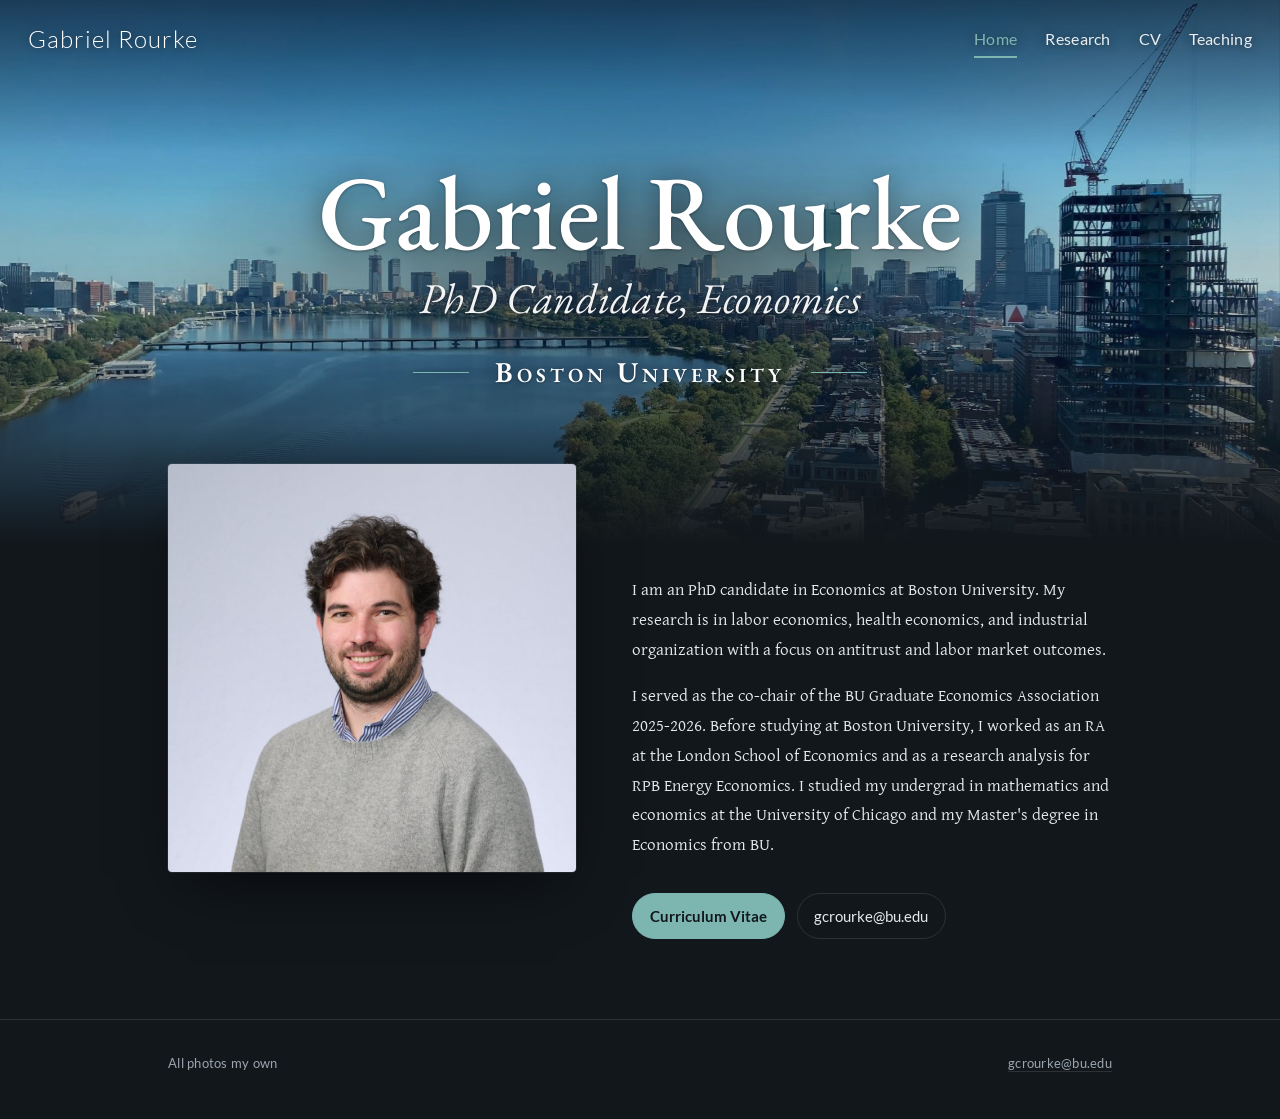
==== index.html @ a24fc6ff "Add ECON 390 course page; restore studio headshot - New econ390.html: course info, syllabus PDF, top" ====
<!DOCTYPE html>
<html lang="en">
<head>
  <meta charset="utf-8">
  <meta name="viewport" content="width=device-width, initial-scale=1">
  <title>Gabriel Rourke — Economics, Boston University</title>
  <meta name="description" content="Gabriel Rourke is a PhD candidate in Economics at Boston University working in labor economics, health economics, and industrial organization.">
  <link rel="canonical" href="https://www.gabrielrourke.com/">
  <link rel="icon" href="assets/favicon.svg" type="image/svg+xml">
  <link rel="preload" href="assets/fonts/gentium-basic-latin-400-normal.woff2" as="font" type="font/woff2" crossorigin>
  <link rel="stylesheet" href="assets/css/style.css">
  <script src="assets/js/site.js" defer></script>
  <meta name="theme-color" content="#12171c">
  <meta property="og:type" content="website">
  <meta property="og:title" content="Gabriel Rourke — Economics, Boston University">
  <meta property="og:description" content="Gabriel Rourke is a PhD candidate in Economics at Boston University working in labor economics, health economics, and industrial organization.">
  <meta property="og:url" content="https://www.gabrielrourke.com/">
  <meta property="og:image" content="https://www.gabrielrourke.com/images/social-preview.jpg">
  <meta property="og:image:width" content="1200">
  <meta property="og:image:height" content="630">
  <meta name="twitter:card" content="summary_large_image">

  <script type="application/ld+json">
  {
    "@context": "https://schema.org",
    "@type": "Person",
    "name": "Gabriel Rourke",
    "url": "https://www.gabrielrourke.com/",
    "image": "https://www.gabrielrourke.com/images/profile.jpg",
    "jobTitle": "PhD Candidate in Economics",
    "affiliation": { "@type": "CollegeOrUniversity", "name": "Boston University" },
    "alumniOf": [
      { "@type": "CollegeOrUniversity", "name": "Boston University" },
      { "@type": "CollegeOrUniversity", "name": "University of Chicago" }
    ],
    "email": "mailto:gcrourke@bu.edu"
  }
  </script>
</head>
<body>
  <a class="skip-link" href="#main">Skip to content</a>

  <header class="site-header">
    <div class="bar">
      <a class="site-name" href="index.html">Gabriel Rourke</a>
      <nav class="site-nav" aria-label="Main">
        <ul>
          <li><a href="index.html" aria-current="page">Home</a></li>
          <li><a href="research.html">Research</a></li>
          <li><a href="cv.html">CV</a></li>
          <li><a href="teaching.html">Teaching</a></li>
        </ul>
      </nav>
    </div>
  </header>

  <!-- Banner photo: to change it, replace images/banner-home.jpg -->
  <div class="banner banner--home">
    <img src="images/banner-home.jpg" srcset="images/banner-home-1200.jpg 1200w, images/banner-home.jpg 2400w" sizes="100vw" alt="" style="object-position: 50% 55%">
    <div class="banner-text">
      <h1>Gabriel Rourke</h1>
      <p class="hero-role">PhD Candidate, Economics</p>
      <p class="hero-place">Boston University</p>
    </div>
  </div>

  <main id="main">
    <div class="wrap intro">
      <!-- To change your photo, replace images/profile.jpg (a square crop works best) -->
      <img class="portrait" src="images/profile.jpg" alt="Gabriel Rourke" width="1000" height="1000">

      <div class="bio">
        <p>I am an PhD candidate in Economics at Boston University. My research is in labor economics, health economics, and industrial organization with a focus on antitrust and labor market outcomes.</p>

        <p>I served as the co-chair of the BU Graduate Economics Association 2025-2026. Before studying at Boston University, I worked as an RA at the London School of Economics and as a research analysis for RPB Energy Economics. I studied my undergrad in mathematics and economics at the University of Chicago and my Master's degree in Economics from BU.</p>

        <ul class="contact-links">
          <li><a class="pill pill--primary" href="cv.html">Curriculum Vitae</a></li>
          <li><a class="pill" href="mailto:gcrourke@bu.edu">gcrourke@bu.edu</a></li>
          <!-- To add more links, copy a line above, e.g.:
          <li><a class="pill" href="https://scholar.google.com/citations?user=YOUR_ID">Google Scholar</a></li>
          -->
        </ul>
      </div>
    </div>
  </main>

  <footer class="site-footer">
    <div class="wrap">
      <p>All photos my own</p>
      <p><a href="mailto:gcrourke@bu.edu">gcrourke@bu.edu</a></p>
    </div>
  </footer>
</body>
</html>
---- assets/css/style.css ----
/* ==========================================================================
   gabrielrourke.com — site styles
   Dark theme built around photo banners: each page opens on a photo with
   the title on top, and the photo fades into the dark page below.
   Garamond for titles, Gentium for text, Lato for the menu and small details.
   Fonts are self-hosted (SIL Open Font License; see assets/fonts/).
   ========================================================================== */

@font-face {
  font-family: "EB Garamond";
  font-style: normal;
  font-weight: 400 800;
  font-display: swap;
  src: url("../fonts/eb-garamond-latin-wght-normal.woff2") format("woff2");
}
@font-face {
  font-family: "EB Garamond";
  font-style: italic;
  font-weight: 400 800;
  font-display: swap;
  src: url("../fonts/eb-garamond-latin-wght-italic.woff2") format("woff2");
}
@font-face {
  font-family: "Gentium Basic";
  font-style: normal;
  font-weight: 400;
  font-display: swap;
  src: url("../fonts/gentium-basic-latin-400-normal.woff2") format("woff2");
}
@font-face {
  font-family: "Gentium Basic";
  font-style: italic;
  font-weight: 400;
  font-display: swap;
  src: url("../fonts/gentium-basic-latin-400-italic.woff2") format("woff2");
}
@font-face {
  font-family: "Gentium Basic";
  font-style: normal;
  font-weight: 700;
  font-display: swap;
  src: url("../fonts/gentium-basic-latin-700-normal.woff2") format("woff2");
}
@font-face {
  font-family: "Lato";
  font-style: normal;
  font-weight: 300;
  font-display: swap;
  src: url("../fonts/lato-latin-300-normal.woff2") format("woff2");
}
@font-face {
  font-family: "Lato";
  font-style: normal;
  font-weight: 400;
  font-display: swap;
  src: url("../fonts/lato-latin-400-normal.woff2") format("woff2");
}
@font-face {
  font-family: "Lato";
  font-style: normal;
  font-weight: 700;
  font-display: swap;
  src: url("../fonts/lato-latin-700-normal.woff2") format("woff2");
}

/* ---------- Colors and fonts (change the site's look here) ---------- */
:root {
  --bg: #12171c;          /* page background: deep slate */
  --bg-raised: #192027;   /* slightly lighter panels */
  --ink: #e6e9ec;         /* main text */
  --ink-strong: #ffffff;  /* titles */
  --muted: #9ba6af;       /* dates, secondary text */
  --rule: rgba(230, 233, 236, 0.12);
  --teal: #7db6b1;        /* accent, from the original site */
  --link: #8fc8c2;        /* links: a touch lighter for reading on dark */

  --garamond: "EB Garamond", Garamond, "Times New Roman", serif;
  --text: "Gentium Basic", Georgia, serif;
  --sans: "Lato", "Helvetica Neue", Arial, sans-serif;

  --ease: cubic-bezier(0.2, 0.7, 0.2, 1);
  color-scheme: dark;
  interpolate-size: allow-keywords; /* lets abstracts open smoothly in newer browsers */
}

/* ---------- Base ---------- */
*, *::before, *::after { box-sizing: border-box; }

html {
  -webkit-text-size-adjust: 100%;
  text-size-adjust: 100%;
  scroll-padding-top: 5rem;
  background: var(--bg);
}

body {
  margin: 0;
  background: var(--bg);
  color: var(--ink);
  font-family: var(--text);
  font-size: 1.0625rem;
  line-height: 1.75;
  -webkit-font-smoothing: antialiased;
  -moz-osx-font-smoothing: grayscale;
}

::selection { background: var(--teal); color: var(--bg); }

img { display: block; max-width: 100%; height: auto; }
p { margin: 0 0 1em; }

a {
  color: var(--link);
  text-decoration: underline;
  text-decoration-thickness: 1px;
  text-decoration-color: rgba(143, 200, 194, 0.4);
  text-underline-offset: 0.2em;
  transition: color 0.2s ease, text-decoration-color 0.2s ease;
}
a:hover { color: var(--ink-strong); text-decoration-color: var(--teal); }

:focus-visible { outline: 2px solid var(--teal); outline-offset: 3px; border-radius: 2px; }

.skip-link {
  position: absolute;
  left: 1rem;
  top: -4rem;
  z-index: 30;
  padding: 0.5rem 0.875rem;
  background: var(--ink);
  color: var(--bg);
  font-family: var(--sans);
  font-size: 0.875rem;
  border-radius: 3px;
}
.skip-link:focus { top: 1rem; }

.wrap {
  max-width: 62rem;
  margin: 0 auto;
  padding: 0 1.5rem;
}

/* ---------- Header: floats on the photo, turns solid when you scroll ---------- */
.site-header {
  position: fixed;
  top: 0;
  left: 0;
  right: 0;
  z-index: 20;
  transition: background-color 0.3s ease, box-shadow 0.3s ease, backdrop-filter 0.3s ease;
}
.site-header.scrolled {
  background: rgba(18, 23, 28, 0.82);
  -webkit-backdrop-filter: blur(12px) saturate(140%);
  backdrop-filter: blur(12px) saturate(140%);
  box-shadow: 0 1px 0 var(--rule);
}

.site-header .bar {
  display: flex;
  flex-wrap: wrap;
  align-items: center;
  justify-content: space-between;
  gap: 0.4rem 2rem;
  padding: 1.1rem 1.75rem;
  transition: padding 0.3s ease;
}
.site-header.scrolled .bar { padding-top: 0.7rem; padding-bottom: 0.7rem; }

.site-name {
  font-family: var(--sans);
  font-size: 1.5rem;
  font-weight: 300;
  letter-spacing: 1px;
  color: #fff;
  text-decoration: none;
}
.site-name:hover { color: #fff; }

/* Soft shadow keeps the menu readable over bright photos */
.site-header:not(.scrolled) .site-name,
.site-header:not(.scrolled) .site-nav a { text-shadow: 0 1px 10px rgba(0, 0, 0, 0.55); }
.light-banner .site-header:not(.scrolled) .site-name,
.light-banner .site-header:not(.scrolled) .site-nav a { text-shadow: 0 1px 8px rgba(255, 255, 255, 0.6); }

.site-nav ul {
  display: flex;
  gap: 1.75rem;
  margin: 0;
  padding: 0;
  list-style: none;
}
.site-nav a {
  position: relative;
  display: inline-block;
  padding: 0.2rem 0;
  font-family: var(--sans);
  font-size: 1rem;
  font-weight: 400;
  letter-spacing: 0.02em;
  color: rgba(255, 255, 255, 0.9);
  text-decoration: none;
}
/* Thin line that slides in under menu items */
.site-nav a::after {
  content: "";
  position: absolute;
  left: 0;
  right: 0;
  bottom: -0.15rem;
  height: 2px;
  background: var(--teal);
  transform: scaleX(0);
  transform-origin: left;
  transition: transform 0.25s var(--ease);
}
.site-nav a:hover { color: #fff; }
.site-nav a:hover::after,
.site-nav a[aria-current="page"]::after { transform: scaleX(1); }
.site-nav a[aria-current="page"] { color: var(--teal); }

/* On the light painting, the menu uses dark text until you scroll. */
.light-banner .site-header:not(.scrolled) .site-name,
.light-banner .site-header:not(.scrolled) .site-nav a { color: #1d2329; }
.light-banner .site-header:not(.scrolled) .site-nav a[aria-current="page"] { color: #24675f; }
.light-banner .site-header:not(.scrolled) .site-nav a::after { background: #24675f; }

/* ---------- Banner photo with the page title ---------- */
.banner {
  position: relative;
  display: grid;
  place-items: center;
  height: clamp(17rem, 34vw, 24rem);
  overflow: hidden;
  background: var(--bg);
}
.banner img {
  position: absolute;
  inset: 0;
  width: 100%;
  height: 100%;
  object-fit: cover;
  animation: settle 2.2s var(--ease) both;
}
/* Shades the top for the menu, and fades the bottom into the page. */
.banner::after {
  content: "";
  position: absolute;
  inset: 0;
  background: linear-gradient(to bottom,
    rgba(0, 0, 0, 0.62) 0%,
    rgba(0, 0, 0, 0.2) 28%,
    rgba(18, 23, 28, 0.15) 58%,
    rgba(18, 23, 28, 0.75) 86%,
    var(--bg) 100%);
}
.banner--light::after {
  background: linear-gradient(to bottom,
    rgba(255, 255, 255, 0.5) 0%,
    rgba(255, 255, 255, 0) 32%,
    rgba(18, 23, 28, 0.1) 60%,
    rgba(18, 23, 28, 0.8) 88%,
    var(--bg) 100%);
}

.banner-text {
  position: relative;
  z-index: 1;
  padding: 3.5rem 1.5rem 2.5rem;
  text-align: center;
  color: #fff;
  text-shadow: 0 2px 18px rgba(0, 0, 0, 0.4);
  animation: rise 1s 0.2s var(--ease) both;
}
.banner--light .banner-text { color: #1d2329; text-shadow: 0 1px 14px rgba(255, 255, 255, 0.75); }

.banner h1 {
  margin: 0;
  font-family: var(--sans);
  font-size: clamp(2.6rem, 6.5vw, 4.6rem);
  font-weight: 700;
  line-height: 1.05;
  letter-spacing: 0.01em;
}
/* Short teal line under each page title */
.banner h1::after {
  content: "";
  display: block;
  width: 3rem;
  height: 2px;
  margin: 1.1rem auto 0;
  background: var(--teal);
}
.banner--home h1::after { display: none; }

/* Home banner: taller, with the name set large in Garamond. */
.banner--home { height: clamp(22rem, 46vw, 34rem); }
/* A soft dark glow behind the title so it stands out from the skyline */
.banner--home::after {
  background:
    radial-gradient(ellipse 52% 46% at 50% 50%, rgba(10, 14, 18, 0.5), rgba(10, 14, 18, 0) 72%),
    linear-gradient(to bottom,
      rgba(0, 0, 0, 0.62) 0%,
      rgba(0, 0, 0, 0.2) 28%,
      rgba(18, 23, 28, 0.15) 58%,
      rgba(18, 23, 28, 0.75) 86%,
      var(--bg) 100%);
}
.banner--home .banner-text {
  text-shadow: 0 2px 28px rgba(0, 0, 0, 0.5), 0 1px 3px rgba(0, 0, 0, 0.35);
}
.banner--home h1 {
  font-family: var(--garamond);
  font-size: clamp(3.3rem, 8.6vw, 6.6rem);
  font-weight: 500;
  line-height: 0.95;
  letter-spacing: -0.005em;
}
.hero-role {
  margin: 0.3em 0 0.6em;
  font-family: var(--garamond);
  font-size: clamp(1.55rem, 3.7vw, 2.65rem);
  font-style: italic;
  font-weight: 400;
  line-height: 1.1;
  letter-spacing: 0.01em;
  color: rgba(255, 255, 255, 0.94);
}
/* "Boston University" in small capitals between two short teal lines */
.hero-place {
  display: flex;
  align-items: center;
  justify-content: center;
  gap: 0.9em;
  margin: 0;
  font-family: var(--garamond);
  font-size: clamp(1.2rem, 2.5vw, 1.8rem);
  font-weight: 600;
  font-variant-caps: small-caps;
  letter-spacing: 0.14em;
}
.hero-place::before,
.hero-place::after {
  content: "";
  flex: none;
  width: clamp(1.5rem, 5vw, 3.5rem);
  height: 1px;
  background: var(--teal);
  box-shadow: 0 1px 6px rgba(0, 0, 0, 0.4);
}

@keyframes settle { from { transform: scale(1.06); } to { transform: scale(1); } }
@keyframes rise   { from { opacity: 0; transform: translateY(14px); } to { opacity: 1; transform: none; } }

/* ---------- Main ---------- */
main { padding: 1.5rem 0 5rem; }

h2 {
  display: flex;
  align-items: center;
  gap: 1rem;
  margin: 3.25rem 0 1.25rem;
  font-family: var(--garamond);
  font-size: 1.85rem;
  font-weight: 500;
  line-height: 1.2;
  color: var(--ink-strong);
}
/* A hairline that runs from the heading to the edge of the column */
h2::after {
  content: "";
  flex: 1;
  height: 1px;
  background: linear-gradient(to right, var(--rule), transparent);
}
h2:first-child { margin-top: 0; }

/* ---------- Home ---------- */
.intro {
  display: grid;
  grid-template-columns: minmax(0, 0.85fr) minmax(0, 1fr);
  gap: 3.5rem;
  align-items: start;
}
/* The portrait rises into the fading edge of the banner. */
.portrait {
  width: 100%;
  margin-top: -6.5rem;
  aspect-ratio: 1 / 1;
  object-fit: cover;
  object-position: 50% 30%;
  border-radius: 4px;
  box-shadow:
    0 0 0 1px rgba(255, 255, 255, 0.08),
    0 24px 60px -20px rgba(0, 0, 0, 0.7);
  position: relative;
  z-index: 2;
}
.bio { padding-top: 0.5rem; }

.contact-links {
  display: flex;
  flex-wrap: wrap;
  gap: 0.75rem;
  margin: 2rem 0 0;
  padding: 0;
  list-style: none;
  font-family: var(--sans);
  font-size: 0.95rem;
}
.pill {
  display: inline-flex;
  align-items: center;
  gap: 0.5rem;
  padding: 0.55rem 1.05rem;
  border: 1px solid var(--rule);
  border-radius: 999px;
  color: var(--ink);
  text-decoration: none;
  transition: border-color 0.2s ease, background-color 0.2s ease, color 0.2s ease;
}
.pill:hover { border-color: var(--teal); background: rgba(125, 182, 177, 0.1); color: #fff; }
.pill--primary { background: var(--teal); border-color: var(--teal); color: var(--bg); font-weight: 700; }
.pill--primary:hover { background: var(--link); border-color: var(--link); color: var(--bg); }

/* ---------- Research ---------- */
.papers {
  max-width: 52rem;
  margin: 0 auto;
}
.paper { border-bottom: 1px solid var(--rule); }
.paper:first-child { border-top: 1px solid var(--rule); }

.paper summary {
  display: flex;
  align-items: flex-start;
  justify-content: space-between;
  gap: 1.5rem;
  padding: 1.5rem 0.25rem;
  cursor: pointer;
  list-style: none;
}
.paper summary::-webkit-details-marker { display: none; }

.paper-title {
  font-family: var(--garamond);
  font-size: 1.55rem;
  font-style: italic;
  line-height: 1.3;
  color: var(--ink-strong);
  transition: color 0.2s ease;
}
.paper summary:hover .paper-title,
.paper[open] .paper-title { color: var(--teal); }
.paper--static { padding: 1.5rem 0.25rem; }
.paper--static .paper-title { display: block; margin: 0; }

.paper-title .coauthors { font-style: normal; font-size: 0.8em; color: var(--muted); }

.chev {
  flex: none;
  display: grid;
  place-items: center;
  width: 2rem;
  height: 2rem;
  margin-top: 0.15rem;
  border: 1px solid var(--rule);
  border-radius: 50%;
  transition: border-color 0.2s ease, transform 0.3s var(--ease);
}
.chev::before {
  content: "";
  width: 0.45rem;
  height: 0.45rem;
  margin-top: -0.2rem;
  border-right: 1.5px solid var(--ink);
  border-bottom: 1.5px solid var(--ink);
  transform: rotate(45deg);
}
.paper summary:hover .chev { border-color: var(--teal); }
.paper[open] .chev { transform: rotate(180deg); border-color: var(--teal); }

/* Smooth open/close in browsers that support it; instant elsewhere. */
.paper::details-content {
  block-size: 0;
  overflow: hidden;
  transition: block-size 0.35s var(--ease), content-visibility 0.35s allow-discrete;
}
.paper[open]::details-content { block-size: auto; }

.paper-body { padding: 0 3.5rem 1.75rem 0.25rem; }
.paper-body p { max-width: 44rem; color: var(--ink); }

/* ---------- Teaching ---------- */
.hours-grid {
  display: grid;
  grid-template-columns: repeat(auto-fit, minmax(19rem, 1fr));
  gap: 1.25rem;
}
.hours {
  display: grid;
  grid-template-columns: auto minmax(0, 1fr) auto;
  align-items: baseline;
  align-content: start;
  gap: 0.45rem 1.25rem;
  padding: 1.4rem 1.6rem 1.5rem;
  background: var(--bg-raised);
  border: 1px solid var(--rule);
  border-top: 3px solid var(--teal);
  border-radius: 4px;
}
.hours h3 {
  grid-column: 1 / -1;
  margin: 0 0 0.6rem;
  font-family: var(--garamond);
  font-size: 1.45rem;
  font-weight: 600;
  line-height: 1.2;
  color: var(--ink-strong);
}
.hours h3 span {
  display: block;
  font-family: var(--sans);
  font-size: 0.85rem;
  font-weight: 400;
  letter-spacing: 0.03em;
  color: var(--muted);
}
.hours .day { font-family: var(--sans); font-weight: 700; font-size: 0.92rem; color: var(--ink-strong); }
.hours .time { margin: 0; white-space: nowrap; }
.mode {
  justify-self: end;
  padding: 0.1rem 0.55rem;
  border: 1px solid var(--rule);
  border-radius: 999px;
  font-family: var(--sans);
  font-size: 0.75rem;
  letter-spacing: 0.03em;
  color: var(--muted);
  white-space: nowrap;
}
.mode--zoom { border-color: rgba(125, 182, 177, 0.45); color: var(--teal); text-decoration: none; }
a.mode--zoom:hover { background: rgba(125, 182, 177, 0.12); color: #fff; }
.hours .place {
  grid-column: 1 / -1;
  margin: 0.85rem 0 0;
  padding-top: 0.85rem;
  border-top: 1px solid var(--rule);
  color: var(--muted);
  font-size: 0.95rem;
  line-height: 1.6;
}

.entries {
  margin: 0;
  padding: 0;
  list-style: none;
}
.entries li {
  display: grid;
  grid-template-columns: minmax(0, 1fr) auto;
  column-gap: 2rem;
  align-items: baseline;
  padding: 1rem 0;
  border-bottom: 1px solid var(--rule);
}
.entries li:first-child { border-top: 1px solid var(--rule); }
.entry-main strong { font-weight: 700; color: var(--ink-strong); }
.entry-sub { display: block; color: var(--muted); font-size: 0.97em; }
.entry-date {
  font-family: var(--sans);
  font-size: 0.9rem;
  letter-spacing: 0.02em;
  color: var(--muted);
  text-align: right;
  white-space: nowrap;
}

.hours .zoom-link {
  grid-column: 1 / -1;
  margin: 0.35rem 0 0;
  font-size: 0.95rem;
  color: var(--muted);
  overflow-wrap: anywhere;
}

.hours h3 a { color: inherit; text-decoration: none; }
.hours h3 a:hover { color: var(--teal); }
.hours .appt {
  grid-column: 1 / -1;
  margin: 0.6rem 0 0;
  font-size: 0.95rem;
  color: var(--muted);
}

/* ---------- Course page (ECON 390) ---------- */
.banner-sub {
  margin: 0.6rem 0 0;
  font-family: var(--garamond);
  font-size: clamp(1.4rem, 3.2vw, 2.2rem);
  font-style: italic;
  line-height: 1.15;
}
.banner-sub span {
  display: inline-block;
  margin-top: 0.4rem;
  font-family: var(--sans);
  font-size: 0.42em;
  font-style: normal;
  letter-spacing: 0.08em;
  color: rgba(255, 255, 255, 0.85);
}
.banner--course h1::after { display: none; }

.course-top {
  display: grid;
  grid-template-columns: minmax(0, 1fr) auto;
  gap: 1.5rem 2.5rem;
  align-items: start;
  padding: 1.6rem 1.75rem;
  background: var(--bg-raised);
  border: 1px solid var(--rule);
  border-top: 3px solid var(--teal);
  border-radius: 4px;
}
.course-info {
  display: grid;
  grid-template-columns: max-content 1fr;
  gap: 0.45rem 1.5rem;
  margin: 0;
}
.course-info dt {
  font-family: var(--sans);
  font-size: 0.88rem;
  font-weight: 700;
  color: var(--ink-strong);
  padding-top: 0.15rem;
}
.course-info dd { margin: 0; }
.course-actions { flex-direction: column; align-items: stretch; margin: 0; }
.course-actions .pill { justify-content: center; }

.lede { max-width: 46rem; }

.part-cards {
  display: grid;
  grid-template-columns: repeat(4, minmax(0, 1fr));
  gap: 1rem;
  margin: 1.75rem 0 0;
  padding: 0;
  list-style: none;
}
.part-cards li {
  padding: 1.1rem 1.15rem 1.25rem;
  border: 1px solid var(--rule);
  border-radius: 4px;
  font-size: 0.95rem;
  line-height: 1.55;
  color: var(--muted);
}
.part-cards strong {
  display: block;
  margin: 0.15rem 0 0.4rem;
  font-family: var(--garamond);
  font-size: 1.3rem;
  font-weight: 600;
  line-height: 1.2;
  color: var(--ink-strong);
}
.part-num {
  font-family: var(--sans);
  font-size: 0.78rem;
  font-weight: 700;
  letter-spacing: 0.06em;
  color: var(--teal);
}

.grade-bar {
  display: flex;
  gap: 3px;
  height: 0.9rem;
  margin: 0.5rem 0 1rem;
  border-radius: 999px;
  overflow: hidden;
}
.seg-0 { background: #7db6b1; }
.seg-1 { background: #5a9a95; }
.seg-2 { background: #a9d1cd; }
.seg-3 { background: #3f7c78; }
.seg-4 { background: #d6e9e7; }
.grade-legend {
  display: flex;
  flex-wrap: wrap;
  gap: 0.5rem 1.6rem;
  margin: 0 0 0.75rem;
  padding: 0;
  list-style: none;
  font-family: var(--sans);
  font-size: 0.92rem;
}
.grade-legend li { display: inline-flex; align-items: center; gap: 0.5rem; }
.grade-legend b { color: var(--ink-strong); }
.sw { width: 0.75rem; height: 0.75rem; border-radius: 3px; }

.part { margin-top: 2.25rem; }
.part h3 {
  display: flex;
  align-items: baseline;
  gap: 0.75rem;
  margin: 0 0 0.5rem;
  font-family: var(--garamond);
  font-size: 1.5rem;
  font-weight: 600;
  color: var(--ink-strong);
}
.schedule { margin: 0; padding: 0; list-style: none; }
.lec {
  display: grid;
  grid-template-columns: 9.5rem minmax(0, 1fr);
  gap: 0 1.5rem;
  padding: 1rem 0.75rem;
  border-top: 1px solid var(--rule);
  border-radius: 4px;
  transition: opacity 0.2s ease;
}
.lec-when { display: flex; flex-direction: column; gap: 0.15rem; }
.lec-num {
  font-family: var(--sans);
  font-size: 0.78rem;
  font-weight: 700;
  letter-spacing: 0.06em;
  color: var(--teal);
}
.lec-date { font-family: var(--sans); font-size: 0.9rem; color: var(--muted); line-height: 1.45; }
.lec h4 {
  margin: 0 0 0.35rem;
  font-family: var(--text);
  font-size: 1.1rem;
  font-weight: 700;
  color: var(--ink-strong);
}
.readings { margin: 0; padding: 0; list-style: none; font-size: 0.97rem; line-height: 1.6; }
.readings li { margin: 0.2rem 0; }
.readings .none { color: var(--muted); font-style: italic; }
.readings em { color: var(--muted); }
.r-date {
  display: inline-block;
  min-width: 3.4rem;
  font-family: var(--sans);
  font-size: 0.8rem;
  font-weight: 700;
  color: var(--teal);
}
.due {
  display: inline-block;
  margin: 0.5rem 0.5rem 0 0;
  padding: 0.12rem 0.6rem;
  border: 1px solid rgba(125, 182, 177, 0.45);
  border-radius: 999px;
  font-family: var(--sans);
  font-size: 0.78rem;
  color: var(--teal);
}
.lec.is-past { opacity: 0.55; }
.lec.is-past:hover { opacity: 1; }
.lec.is-next {
  background: var(--bg-raised);
  border-top-color: transparent;
  box-shadow: inset 3px 0 0 var(--teal), 0 0 0 1px var(--rule);
}
.next-tag {
  align-self: flex-start;
  margin-top: 0.4rem;
  padding: 0.1rem 0.55rem;
  border-radius: 999px;
  background: var(--teal);
  font-family: var(--sans);
  font-size: 0.72rem;
  font-weight: 700;
  color: var(--bg);
}

/* ---------- CV ---------- */
.cv-head {
  margin-bottom: 2.75rem;
  text-align: center;
}
.cv-head .name {
  margin: 0 0 0.35rem;
  font-family: var(--garamond);
  font-size: 2.4rem;
  font-weight: 500;
  color: var(--ink-strong);
}
.cv-head p { margin: 0; color: var(--muted); }
.cv-head p a { color: var(--link); }
.cv-actions { justify-content: center; margin-top: 1.25rem !important; }

.cv h2 {
  margin: 2.75rem 0 0.5rem;
  font-size: 1.4rem;
  font-weight: 600;
  font-variant: small-caps;
  letter-spacing: 0.05em;
}
.cv .entries li { border: 0; padding: 0.55rem 0; }
.cv .entries li:first-child { border: 0; }
.cv .para { margin: 0.7rem 0 0; }
.cv .para strong { color: var(--ink-strong); }

.facts {
  display: grid;
  grid-template-columns: max-content 1fr;
  gap: 0.4rem 2rem;
  margin: 2.75rem 0 0;
}
.facts dt {
  font-family: var(--garamond);
  font-size: 1.25rem;
  font-weight: 600;
  font-variant: small-caps;
  letter-spacing: 0.05em;
  color: var(--ink-strong);
}
.facts dd { margin: 0; padding-top: 0.15rem; }

.refs {
  display: grid;
  grid-template-columns: repeat(3, minmax(0, 1fr));
  gap: 1rem;
  margin-top: 1rem;
}
.refs p {
  margin: 0;
  padding: 1.1rem 1.25rem;
  background: var(--bg-raised);
  border: 1px solid var(--rule);
  border-radius: 4px;
  line-height: 1.6;
  color: var(--muted);
}
.refs strong { font-weight: 700; color: var(--ink-strong); }

/* ---------- 404 ---------- */
.not-found { text-align: center; }
.not-found .contact-links { justify-content: center; }

/* ---------- Footer ---------- */
.site-footer {
  border-top: 1px solid var(--rule);
  padding: 2rem 0 2.75rem;
  font-family: var(--sans);
  font-size: 0.82rem;
  letter-spacing: 0.02em;
  color: var(--muted);
}
.site-footer .wrap {
  display: flex;
  flex-wrap: wrap;
  justify-content: space-between;
  gap: 0.5rem 2rem;
}
.site-footer p { margin: 0; }
.site-footer a { color: inherit; text-decoration-color: var(--rule); }
.site-footer a:hover { color: var(--ink); }

/* ---------- Small screens ---------- */
@media (max-width: 960px) and (min-width: 761px) {
  .part-cards { grid-template-columns: 1fr 1fr; }
}

@media (max-width: 760px) {
  .site-header .bar { padding: 0.85rem 1.1rem; }
  .site-name { font-size: 1.25rem; }
  .site-nav ul { gap: 1.2rem; }
  .site-nav a { font-size: 0.95rem; }
  .banner-text { padding-top: 6rem; }

  main { padding: 1rem 0 3.5rem; }

  .intro { grid-template-columns: 1fr; gap: 2rem; }
  .portrait { max-width: 15rem; margin-top: -4.5rem; }
  .bio { padding-top: 0; }

  .paper-title { font-size: 1.3rem; }
  .paper-body { padding-right: 0.25rem; }

  .entries li { grid-template-columns: 1fr; }
  .entry-date { text-align: left; }

  .hours { padding: 1.2rem 1.1rem; column-gap: 0.75rem; }
  .hours .time { white-space: normal; }
  .mode { padding: 0.05rem 0.45rem; font-size: 0.7rem; }
  .facts { grid-template-columns: 1fr; gap: 0.1rem; }
  .course-top { grid-template-columns: 1fr; padding: 1.25rem; }
  .course-actions { flex-direction: row; flex-wrap: wrap; }
  .course-info { grid-template-columns: 1fr; gap: 0; }
  .course-info dd { margin-bottom: 0.6rem; }
  .part-cards { grid-template-columns: 1fr 1fr; }
  .lec { grid-template-columns: 1fr; gap: 0.35rem; }
  .lec-when { flex-direction: row; flex-wrap: wrap; align-items: baseline; gap: 0.3rem 0.75rem; }
  .lec-date br { display: none; }
  .next-tag { margin-top: 0; }
  .refs { grid-template-columns: 1fr; }
  .facts dd { margin-bottom: 0.9rem; }
}

@media (prefers-reduced-motion: reduce) {
  *, *::before, *::after { animation: none !important; transition: none !important; }
}

@media print {
  :root { --bg: #fff; --ink: #000; --ink-strong: #000; --muted: #444; --rule: #ccc; }
  .site-header, .banner, .site-footer, .skip-link, .cv-actions, .contact-links { display: none; }
  main { padding: 0; }
  a { color: inherit; text-decoration: none; }
}
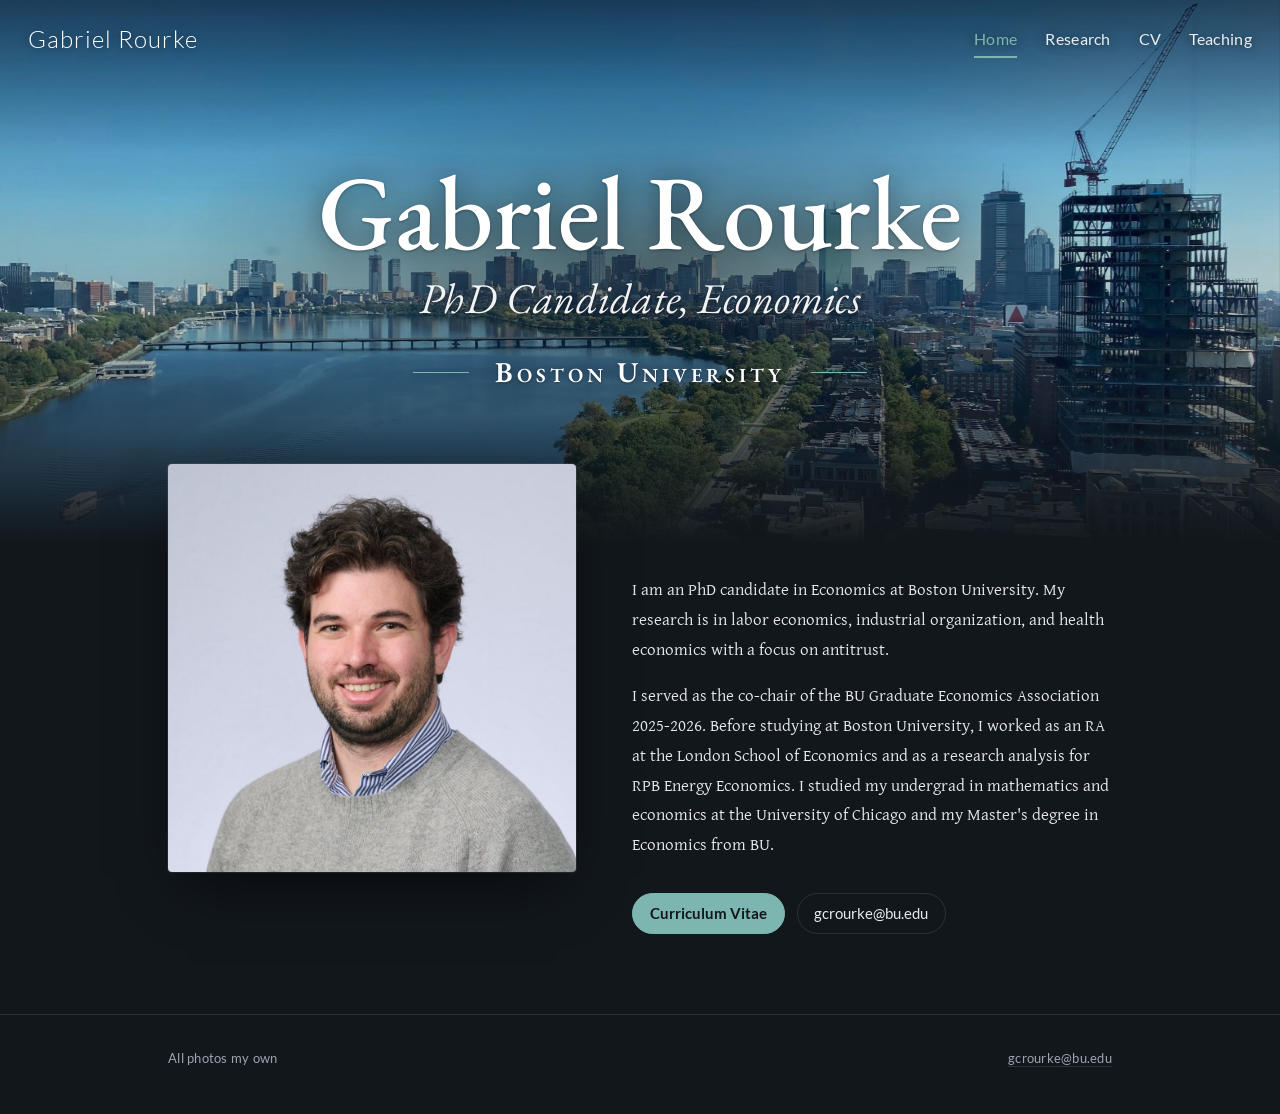
==== commit 94f84848: "Update bio research focus order in index.html Reordered the topics in the research description for c" ====
--- a/index.html
+++ b/index.html
@@ -70,7 +70,7 @@
       <img class="portrait" src="images/profile.jpg" alt="Gabriel Rourke" width="1000" height="1000">
 
       <div class="bio">
-        <p>I am an PhD candidate in Economics at Boston University. My research is in labor economics, health economics, and industrial organization with a focus on antitrust and labor market outcomes.</p>
+        <p>I am an PhD candidate in Economics at Boston University. My research is in labor economics, industrial organization, and health economics with a focus on antitrust. </p>
 
         <p>I served as the co-chair of the BU Graduate Economics Association 2025-2026. Before studying at Boston University, I worked as an RA at the London School of Economics and as a research analysis for RPB Energy Economics. I studied my undergrad in mathematics and economics at the University of Chicago and my Master's degree in Economics from BU.</p>
 
--- a/assets/css/style.css
+++ b/assets/css/style.css
@@ -243,6 +243,9 @@
   object-fit: cover;
   animation: settle 2.2s var(--ease) both;
 }
+/* Taller banner for photos that need more room (CV and Teaching). */
+.banner--tall { height: clamp(20rem, 42vw, 30rem); }
+
 /* Shades the top for the menu, and fades the bottom into the page. */
 .banner::after {
   content: "";
@@ -410,6 +413,9 @@
   font-size: 0.95rem;
 }
 .pill {
+  font-family: var(--sans);
+  font-size: 0.95rem;
+  line-height: 1.4;
   display: inline-flex;
   align-items: center;
   gap: 0.5rem;
@@ -594,192 +600,36 @@
   color: var(--muted);
 }
 
-/* ---------- Course page (ECON 390) ---------- */
-.banner-sub {
-  margin: 0.6rem 0 0;
-  font-family: var(--garamond);
-  font-size: clamp(1.4rem, 3.2vw, 2.2rem);
-  font-style: italic;
-  line-height: 1.15;
-}
-.banner-sub span {
-  display: inline-block;
-  margin-top: 0.4rem;
-  font-family: var(--sans);
-  font-size: 0.42em;
-  font-style: normal;
-  letter-spacing: 0.08em;
-  color: rgba(255, 255, 255, 0.85);
-}
-.banner--course h1::after { display: none; }
-
-.course-top {
-  display: grid;
-  grid-template-columns: minmax(0, 1fr) auto;
-  gap: 1.5rem 2.5rem;
-  align-items: start;
-  padding: 1.6rem 1.75rem;
+/* ---------- Courses page ---------- */
+.course-list {
+  display: grid;
+  gap: 1.25rem;
+  max-width: 44rem;
+  margin: 0 auto;
+}
+.course-card {
+  padding: 1.75rem 2rem 1.9rem;
   background: var(--bg-raised);
   border: 1px solid var(--rule);
   border-top: 3px solid var(--teal);
   border-radius: 4px;
 }
-.course-info {
-  display: grid;
-  grid-template-columns: max-content 1fr;
-  gap: 0.45rem 1.5rem;
-  margin: 0;
-}
-.course-info dt {
-  font-family: var(--sans);
-  font-size: 0.88rem;
-  font-weight: 700;
-  color: var(--ink-strong);
-  padding-top: 0.15rem;
-}
-.course-info dd { margin: 0; }
-.course-actions { flex-direction: column; align-items: stretch; margin: 0; }
-.course-actions .pill { justify-content: center; }
-
-.lede { max-width: 46rem; }
-
-.part-cards {
-  display: grid;
-  grid-template-columns: repeat(4, minmax(0, 1fr));
-  gap: 1rem;
-  margin: 1.75rem 0 0;
-  padding: 0;
-  list-style: none;
-}
-.part-cards li {
-  padding: 1.1rem 1.15rem 1.25rem;
-  border: 1px solid var(--rule);
-  border-radius: 4px;
-  font-size: 0.95rem;
-  line-height: 1.55;
-  color: var(--muted);
-}
-.part-cards strong {
-  display: block;
-  margin: 0.15rem 0 0.4rem;
-  font-family: var(--garamond);
-  font-size: 1.3rem;
-  font-weight: 600;
-  line-height: 1.2;
-  color: var(--ink-strong);
-}
-.part-num {
-  font-family: var(--sans);
-  font-size: 0.78rem;
+.course-term {
+  margin: 0 0 0.35rem;
+  font-family: var(--sans);
+  font-size: 0.82rem;
   font-weight: 700;
   letter-spacing: 0.06em;
   color: var(--teal);
 }
-
-.grade-bar {
-  display: flex;
-  gap: 3px;
-  height: 0.9rem;
-  margin: 0.5rem 0 1rem;
-  border-radius: 999px;
-  overflow: hidden;
-}
-.seg-0 { background: #7db6b1; }
-.seg-1 { background: #5a9a95; }
-.seg-2 { background: #a9d1cd; }
-.seg-3 { background: #3f7c78; }
-.seg-4 { background: #d6e9e7; }
-.grade-legend {
-  display: flex;
-  flex-wrap: wrap;
-  gap: 0.5rem 1.6rem;
-  margin: 0 0 0.75rem;
-  padding: 0;
-  list-style: none;
-  font-family: var(--sans);
-  font-size: 0.92rem;
-}
-.grade-legend li { display: inline-flex; align-items: center; gap: 0.5rem; }
-.grade-legend b { color: var(--ink-strong); }
-.sw { width: 0.75rem; height: 0.75rem; border-radius: 3px; }
-
-.part { margin-top: 2.25rem; }
-.part h3 {
-  display: flex;
-  align-items: baseline;
-  gap: 0.75rem;
-  margin: 0 0 0.5rem;
-  font-family: var(--garamond);
-  font-size: 1.5rem;
-  font-weight: 600;
-  color: var(--ink-strong);
-}
-.schedule { margin: 0; padding: 0; list-style: none; }
-.lec {
-  display: grid;
-  grid-template-columns: 9.5rem minmax(0, 1fr);
-  gap: 0 1.5rem;
-  padding: 1rem 0.75rem;
-  border-top: 1px solid var(--rule);
-  border-radius: 4px;
-  transition: opacity 0.2s ease;
-}
-.lec-when { display: flex; flex-direction: column; gap: 0.15rem; }
-.lec-num {
-  font-family: var(--sans);
-  font-size: 0.78rem;
-  font-weight: 700;
-  letter-spacing: 0.06em;
-  color: var(--teal);
-}
-.lec-date { font-family: var(--sans); font-size: 0.9rem; color: var(--muted); line-height: 1.45; }
-.lec h4 {
-  margin: 0 0 0.35rem;
-  font-family: var(--text);
-  font-size: 1.1rem;
-  font-weight: 700;
-  color: var(--ink-strong);
-}
-.readings { margin: 0; padding: 0; list-style: none; font-size: 0.97rem; line-height: 1.6; }
-.readings li { margin: 0.2rem 0; }
-.readings .none { color: var(--muted); font-style: italic; }
-.readings em { color: var(--muted); }
-.r-date {
-  display: inline-block;
-  min-width: 3.4rem;
-  font-family: var(--sans);
-  font-size: 0.8rem;
-  font-weight: 700;
-  color: var(--teal);
-}
-.due {
-  display: inline-block;
-  margin: 0.5rem 0.5rem 0 0;
-  padding: 0.12rem 0.6rem;
-  border: 1px solid rgba(125, 182, 177, 0.45);
-  border-radius: 999px;
-  font-family: var(--sans);
-  font-size: 0.78rem;
-  color: var(--teal);
-}
-.lec.is-past { opacity: 0.55; }
-.lec.is-past:hover { opacity: 1; }
-.lec.is-next {
-  background: var(--bg-raised);
-  border-top-color: transparent;
-  box-shadow: inset 3px 0 0 var(--teal), 0 0 0 1px var(--rule);
-}
-.next-tag {
-  align-self: flex-start;
-  margin-top: 0.4rem;
-  padding: 0.1rem 0.55rem;
-  border-radius: 999px;
-  background: var(--teal);
-  font-family: var(--sans);
-  font-size: 0.72rem;
-  font-weight: 700;
-  color: var(--bg);
-}
+.course-card .course-title {
+  display: block;
+  margin: 0 0 0.25rem;
+  font-size: 1.85rem;
+}
+.course-card .course-title::after { display: none; }
+.course-school { margin: 0 0 1.4rem; color: var(--muted); }
+.course-card p:last-child { margin-bottom: 0; }
 
 /* ---------- CV ---------- */
 .cv-head {
@@ -828,6 +678,7 @@
 .refs {
   display: grid;
   grid-template-columns: repeat(3, minmax(0, 1fr));
+  grid-auto-rows: 1fr;
   gap: 1rem;
   margin-top: 1rem;
 }
@@ -867,7 +718,6 @@
 
 /* ---------- Small screens ---------- */
 @media (max-width: 960px) and (min-width: 761px) {
-  .part-cards { grid-template-columns: 1fr 1fr; }
 }
 
 @media (max-width: 760px) {
@@ -893,16 +743,7 @@
   .hours .time { white-space: normal; }
   .mode { padding: 0.05rem 0.45rem; font-size: 0.7rem; }
   .facts { grid-template-columns: 1fr; gap: 0.1rem; }
-  .course-top { grid-template-columns: 1fr; padding: 1.25rem; }
-  .course-actions { flex-direction: row; flex-wrap: wrap; }
-  .course-info { grid-template-columns: 1fr; gap: 0; }
-  .course-info dd { margin-bottom: 0.6rem; }
-  .part-cards { grid-template-columns: 1fr 1fr; }
-  .lec { grid-template-columns: 1fr; gap: 0.35rem; }
-  .lec-when { flex-direction: row; flex-wrap: wrap; align-items: baseline; gap: 0.3rem 0.75rem; }
-  .lec-date br { display: none; }
-  .next-tag { margin-top: 0; }
-  .refs { grid-template-columns: 1fr; }
+  .refs { grid-template-columns: 1fr; grid-auto-rows: auto; }
   .facts dd { margin-bottom: 0.9rem; }
 }
 
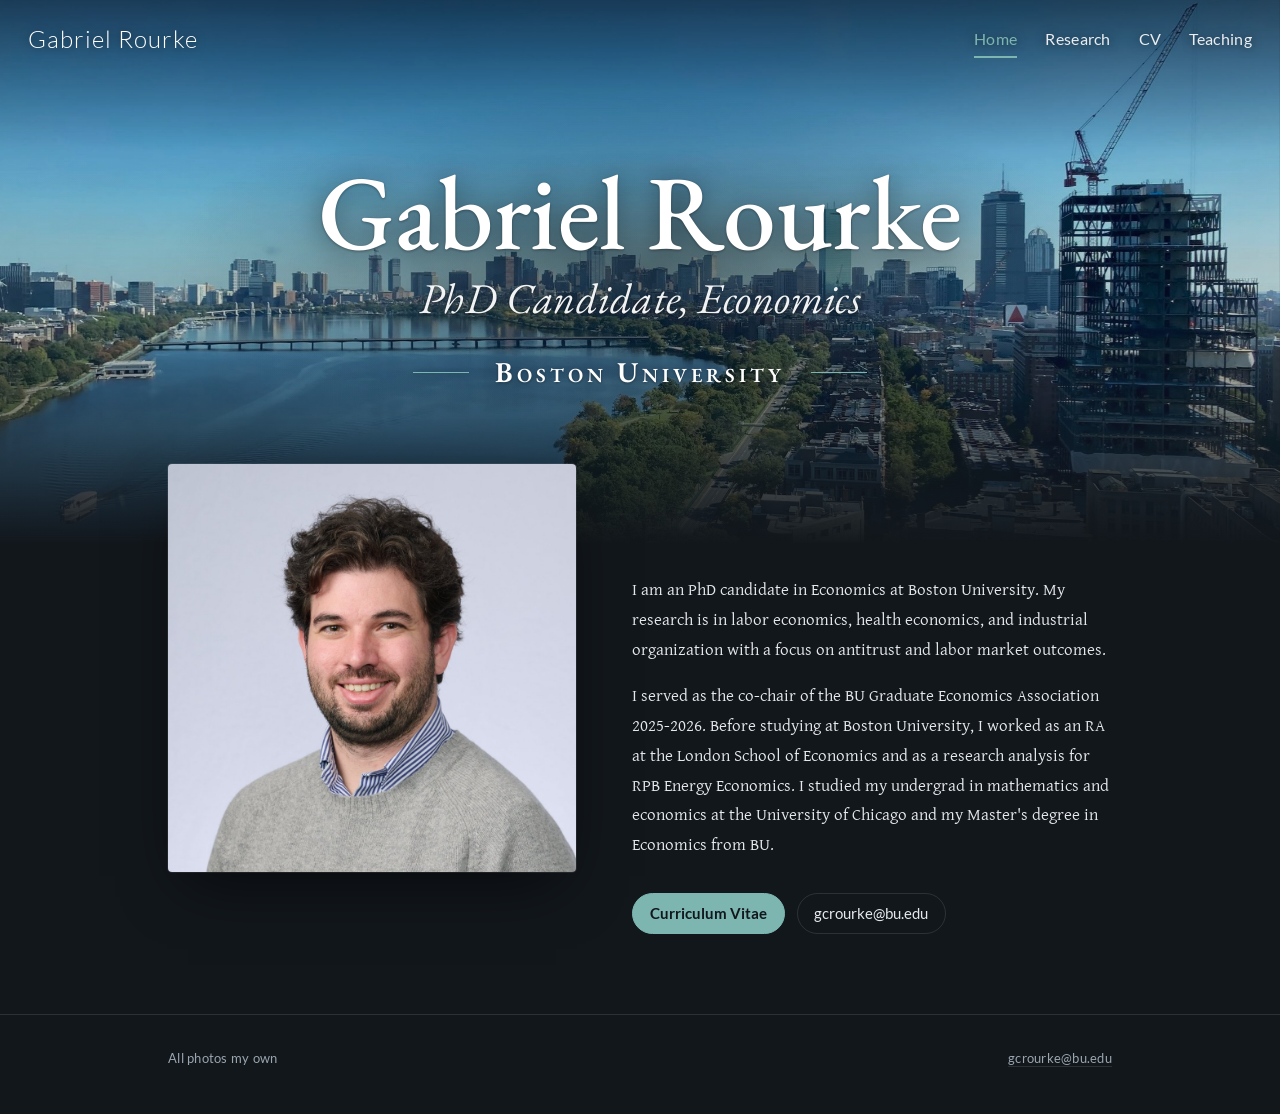
==== commit 15d362a0: "Use the clean home address instead of /index.html - Home links point to "./" so the address shows ww" ====
--- a/index.html
+++ b/index.html
@@ -42,10 +42,10 @@
 
   <header class="site-header">
     <div class="bar">
-      <a class="site-name" href="index.html">Gabriel Rourke</a>
+      <a class="site-name" href="./">Gabriel Rourke</a>
       <nav class="site-nav" aria-label="Main">
         <ul>
-          <li><a href="index.html" aria-current="page">Home</a></li>
+          <li><a href="./" aria-current="page">Home</a></li>
           <li><a href="research.html">Research</a></li>
           <li><a href="cv.html">CV</a></li>
           <li><a href="teaching.html">Teaching</a></li>
@@ -70,7 +70,7 @@
       <img class="portrait" src="images/profile.jpg" alt="Gabriel Rourke" width="1000" height="1000">
 
       <div class="bio">
-        <p>I am an PhD candidate in Economics at Boston University. My research is in labor economics, industrial organization, and health economics with a focus on antitrust. </p>
+        <p>I am an PhD candidate in Economics at Boston University. My research is in labor economics, health economics, and industrial organization with a focus on antitrust and labor market outcomes.</p>
 
         <p>I served as the co-chair of the BU Graduate Economics Association 2025-2026. Before studying at Boston University, I worked as an RA at the London School of Economics and as a research analysis for RPB Energy Economics. I studied my undergrad in mathematics and economics at the University of Chicago and my Master's degree in Economics from BU.</p>
 
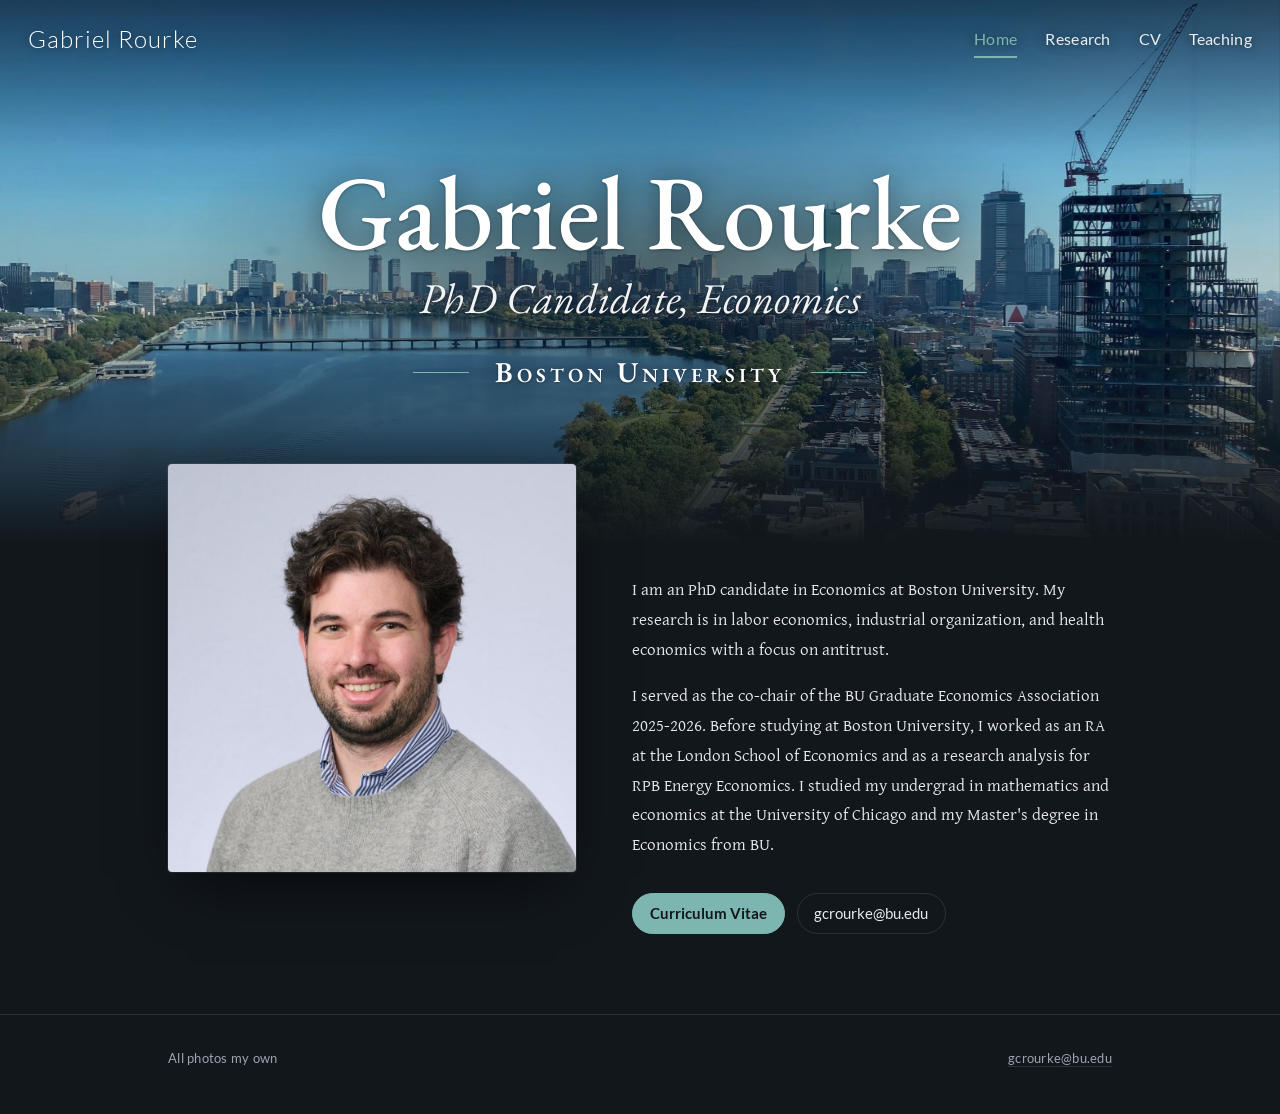
==== commit c124637b: "Restore Gabriel's bio edit Re-applies the research-focus wording from 94f8484, which the previous up" ====
--- a/index.html
+++ b/index.html
@@ -70,7 +70,7 @@
       <img class="portrait" src="images/profile.jpg" alt="Gabriel Rourke" width="1000" height="1000">
 
       <div class="bio">
-        <p>I am an PhD candidate in Economics at Boston University. My research is in labor economics, health economics, and industrial organization with a focus on antitrust and labor market outcomes.</p>
+        <p>I am an PhD candidate in Economics at Boston University. My research is in labor economics, industrial organization, and health economics with a focus on antitrust. </p>
 
         <p>I served as the co-chair of the BU Graduate Economics Association 2025-2026. Before studying at Boston University, I worked as an RA at the London School of Economics and as a research analysis for RPB Energy Economics. I studied my undergrad in mathematics and economics at the University of Chicago and my Master's degree in Economics from BU.</p>
 
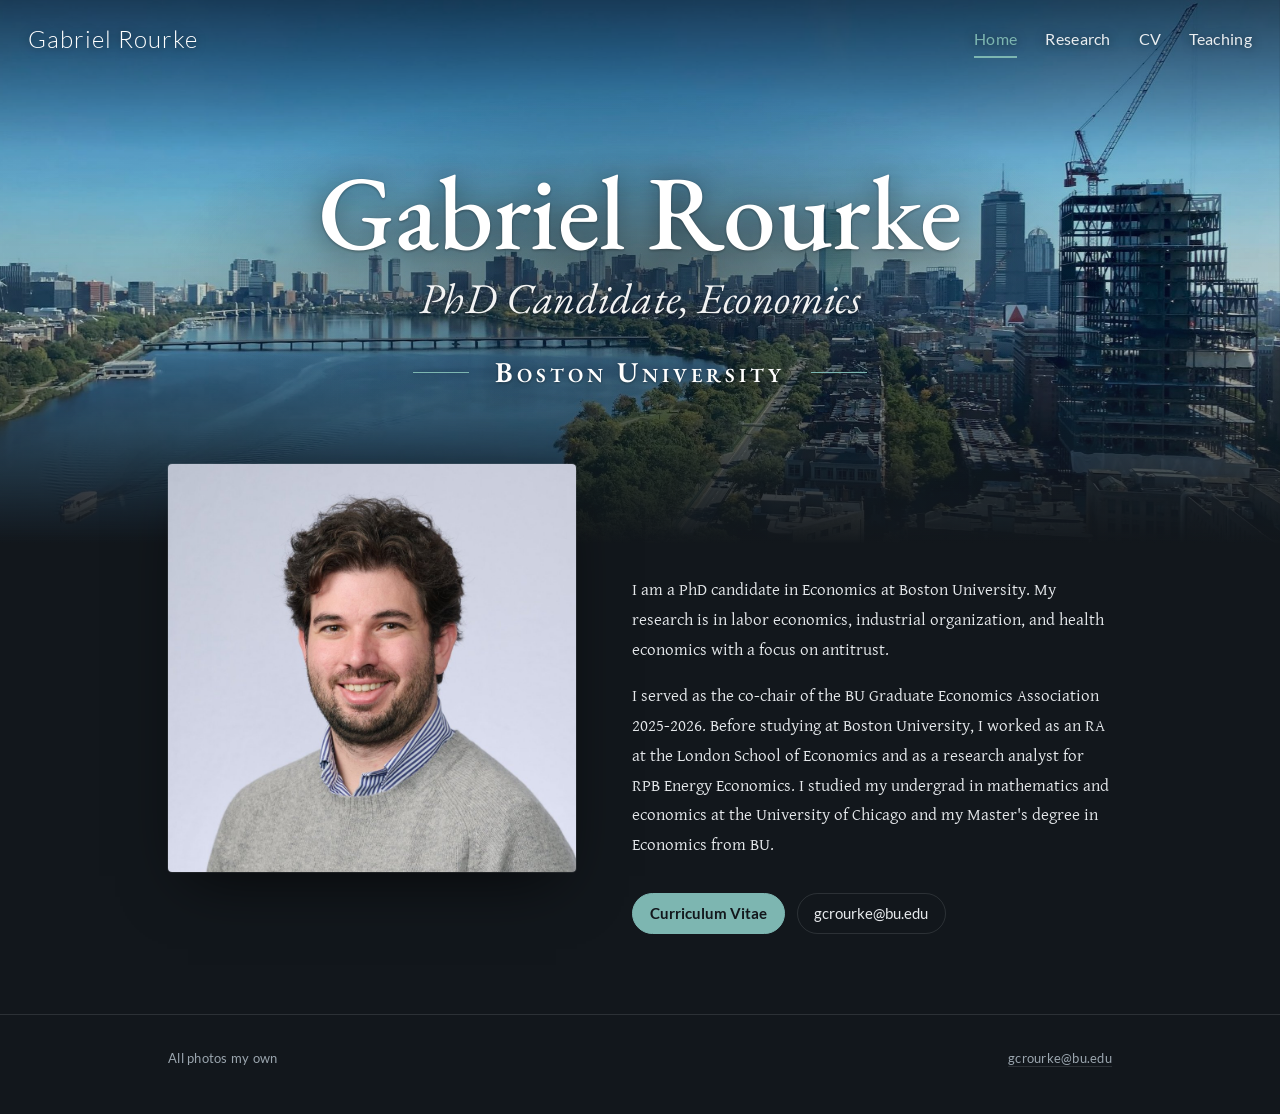
==== commit 26220b35: "Fix bio typos; fields are labor, IO, and health - Home: "a PhD candidate", "research analyst" - CV p" ====
--- a/index.html
+++ b/index.html
@@ -6,7 +6,8 @@
   <title>Gabriel Rourke — Economics, Boston University</title>
   <meta name="description" content="Gabriel Rourke is a PhD candidate in Economics at Boston University working in labor economics, health economics, and industrial organization.">
   <link rel="canonical" href="https://www.gabrielrourke.com/">
-  <link rel="icon" href="assets/favicon.svg" type="image/svg+xml">
+  <link rel="icon" href="assets/favicon-48.png" type="image/png">
+  <link rel="apple-touch-icon" href="assets/apple-touch-icon.png">
   <link rel="preload" href="assets/fonts/gentium-basic-latin-400-normal.woff2" as="font" type="font/woff2" crossorigin>
   <link rel="stylesheet" href="assets/css/style.css">
   <script src="assets/js/site.js" defer></script>
@@ -46,9 +47,9 @@
       <nav class="site-nav" aria-label="Main">
         <ul>
           <li><a href="./" aria-current="page">Home</a></li>
-          <li><a href="research.html">Research</a></li>
-          <li><a href="cv.html">CV</a></li>
-          <li><a href="teaching.html">Teaching</a></li>
+          <li><a href="research">Research</a></li>
+          <li><a href="cv">CV</a></li>
+          <li><a href="teaching">Teaching</a></li>
         </ul>
       </nav>
     </div>
@@ -70,12 +71,12 @@
       <img class="portrait" src="images/profile.jpg" alt="Gabriel Rourke" width="1000" height="1000">
 
       <div class="bio">
-        <p>I am an PhD candidate in Economics at Boston University. My research is in labor economics, industrial organization, and health economics with a focus on antitrust. </p>
+        <p>I am a PhD candidate in Economics at Boston University. My research is in labor economics, industrial organization, and health economics with a focus on antitrust. </p>
 
-        <p>I served as the co-chair of the BU Graduate Economics Association 2025-2026. Before studying at Boston University, I worked as an RA at the London School of Economics and as a research analysis for RPB Energy Economics. I studied my undergrad in mathematics and economics at the University of Chicago and my Master's degree in Economics from BU.</p>
+        <p>I served as the co-chair of the BU Graduate Economics Association 2025-2026. Before studying at Boston University, I worked as an RA at the London School of Economics and as a research analyst for RPB Energy Economics. I studied my undergrad in mathematics and economics at the University of Chicago and my Master's degree in Economics from BU.</p>
 
         <ul class="contact-links">
-          <li><a class="pill pill--primary" href="cv.html">Curriculum Vitae</a></li>
+          <li><a class="pill pill--primary" href="cv">Curriculum Vitae</a></li>
           <li><a class="pill" href="mailto:gcrourke@bu.edu">gcrourke@bu.edu</a></li>
           <!-- To add more links, copy a line above, e.g.:
           <li><a class="pill" href="https://scholar.google.com/citations?user=YOUR_ID">Google Scholar</a></li>
--- a/assets/css/style.css
+++ b/assets/css/style.css
@@ -498,6 +498,8 @@
 .paper-body { padding: 0 3.5rem 1.75rem 0.25rem; }
 .paper-body p { max-width: 44rem; color: var(--ink); }
 
+.talks { max-width: 52rem; margin: 3.5rem auto 0; }
+
 /* ---------- Teaching ---------- */
 .hours-grid {
   display: grid;
